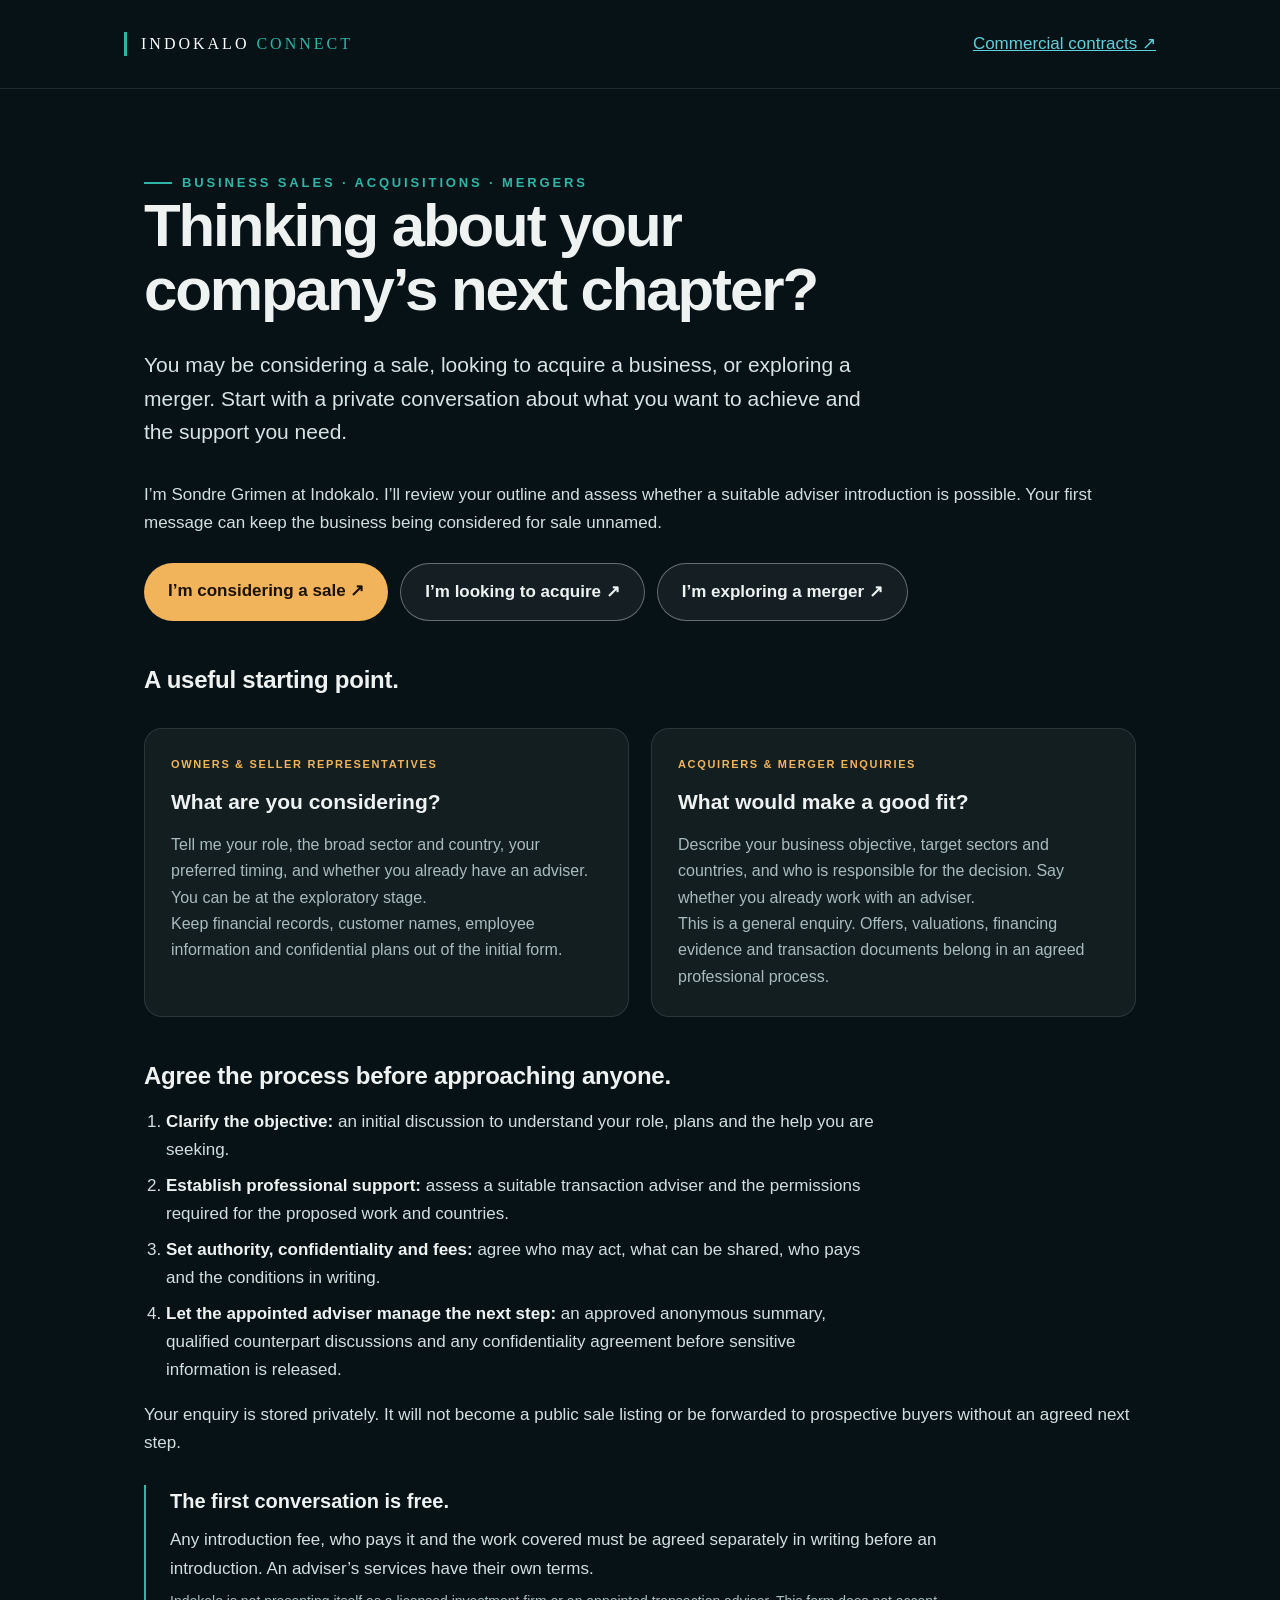
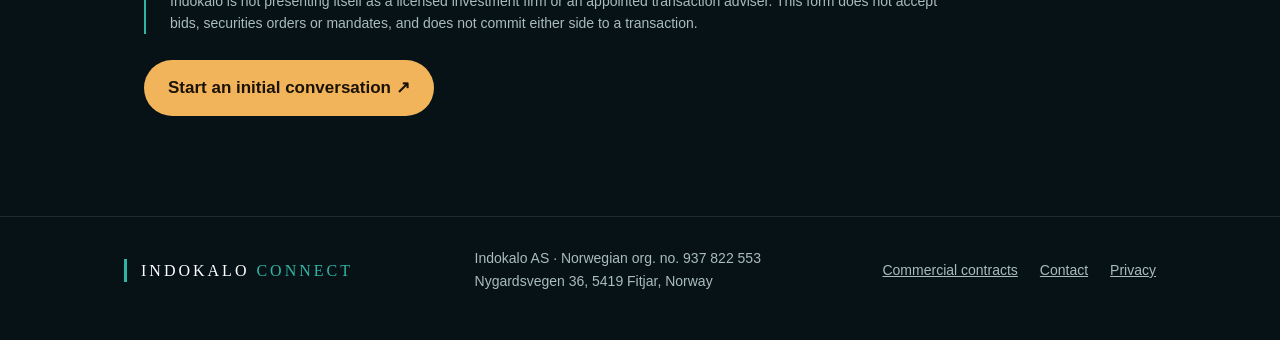
==== business-sales.html @ 13dfb0d4 "Add commercial contract and ownership enquiry routes" ====
<!doctype html>
<html lang="en">
<head>
<meta charset="utf-8"><meta name="viewport" content="width=device-width, initial-scale=1">
<meta name="theme-color" content="#071216">
<title>Business sales, acquisitions &amp; merger enquiries | Indokalo Connect</title>
<meta name="description" content="Considering selling, acquiring or merging a business? Start a private, initial conversation about your goals and suitable adviser support with Indokalo Connect.">
<link rel="canonical" href="https://indokalo.com/business-sales.html">
<meta property="og:type" content="website"><meta property="og:url" content="https://indokalo.com/business-sales.html">
<meta property="og:title" content="Business sales, acquisitions &amp; merger enquiries | Indokalo Connect">
<meta property="og:description" content="A private first conversation about your goals, the next step and suitable adviser support.">
<link rel="stylesheet" href="styles.css">
</head>
<body>
<a class="skip-link" href="#main">Skip to content</a>
<header class="privacy-header guide-header"><div class="innhald"><a class="logo liten" href="/" aria-label="Indokalo Connect home">INDOKALO <span>CONNECT</span></a><a href="commercial-contracts.html">Commercial contracts ↗</a></div></header>
<main id="main" class="privacy-main guide-main">
<div class="merke">Business sales · Acquisitions · Mergers</div>
<h1>Thinking about your company’s next chapter?</h1>
<p class="ingress">You may be considering a sale, looking to acquire a business, or exploring a merger. Start with a private conversation about what you want to achieve and the support you need.</p>
<p>I’m Sondre Grimen at Indokalo. I’ll review your outline and assess whether a suitable adviser introduction is possible. Your first message can keep the business being considered for sale unnamed.</p>
<div class="knappar"><a class="knapp full" href="index.html?type=business_seller#request">I’m considering a sale ↗</a><a class="knapp tom" href="index.html?type=business_buyer#request">I’m looking to acquire ↗</a><a class="knapp tom" href="index.html?type=merger#request">I’m exploring a merger ↗</a></div>

<section aria-labelledby="starting-title">
<h2 id="starting-title">A useful starting point.</h2>
<div class="to">
  <article class="kort"><div class="tal">OWNERS &amp; SELLER REPRESENTATIVES</div><h3>What are you considering?</h3><p>Tell me your role, the broad sector and country, your preferred timing, and whether you already have an adviser. You can be at the exploratory stage.</p><p>Keep financial records, customer names, employee information and confidential plans out of the initial form.</p></article>
  <article class="kort"><div class="tal">ACQUIRERS &amp; MERGER ENQUIRIES</div><h3>What would make a good fit?</h3><p>Describe your business objective, target sectors and countries, and who is responsible for the decision. Say whether you already work with an adviser.</p><p>This is a general enquiry. Offers, valuations, financing evidence and transaction documents belong in an agreed professional process.</p></article>
</div>
</section>

<section aria-labelledby="process-title">
<h2 id="process-title">Agree the process before approaching anyone.</h2>
<ol class="guide-list">
  <li><strong>Clarify the objective:</strong> an initial discussion to understand your role, plans and the help you are seeking.</li>
  <li><strong>Establish professional support:</strong> assess a suitable transaction adviser and the permissions required for the proposed work and countries.</li>
  <li><strong>Set authority, confidentiality and fees:</strong> agree who may act, what can be shared, who pays and the conditions in writing.</li>
  <li><strong>Let the appointed adviser manage the next step:</strong> an approved anonymous summary, qualified counterpart discussions and any confidentiality agreement before sensitive information is released.</li>
</ol>
<p>Your enquiry is stored privately. It will not become a public sale listing or be forwarded to prospective buyers without an agreed next step.</p>
<div class="fee-note"><h3>The first conversation is free.</h3><p>Any introduction fee, who pays it and the work covered must be agreed separately in writing before an introduction. An adviser’s services have their own terms.</p><p class="small svak">Indokalo is not presenting itself as a licensed investment firm or an appointed transaction adviser. This form does not accept bids, securities orders or mandates, and does not commit either side to a transaction.</p></div>
<div class="knappar"><a class="knapp full" href="index.html?type=business_seller#request">Start an initial conversation ↗</a></div>
</section>
</main>
<footer><div class="innhald"><a class="logo liten" href="/" aria-label="Indokalo Connect home">INDOKALO <span>CONNECT</span></a><div>Indokalo AS · Norwegian org. no. 937 822 553<br>Nygardsvegen 36, 5419 Fitjar, Norway</div><div class="footer-links"><a href="commercial-contracts.html">Commercial contracts</a><a href="mailto:connect@indokalo.com">Contact</a><a href="privacy.html">Privacy</a></div></div></footer>
</body></html>
---- styles.css ----
:root {
    --natt: #071216; --djup: #0c1d22; --kort: rgba(255,255,255,.05); --kant: rgba(255,255,255,.10);
    --tekst: #eef3f2; --svak: #a9bcbd; --gull: #f2b45a; --sjo: #5fd0d9; --teal: #2fb5a6;
  }
  * { box-sizing: border-box; }
  html { scroll-behavior: smooth; }
  body { margin: 0; background: var(--natt); color: var(--tekst);
         font: 17px/1.65 -apple-system, BlinkMacSystemFont, "Segoe UI", Roboto, Helvetica, Arial, sans-serif; -webkit-font-smoothing: antialiased; }
  a { color: var(--sjo); }

  /* the hero: the harbour at blue hour, slowly drifting */
  .hero { position: relative; min-height: 100svh; display: flex; align-items: flex-end; overflow: hidden; isolation: isolate; }
  .hero-bilete { position: absolute; inset: -4%; background: url(hero.jpg) center/cover no-repeat; z-index: -2;
                 animation: drift 38s ease-in-out infinite alternate; }
  .hero::after { content: ""; position: absolute; inset: 0; z-index: -1;
                 background: linear-gradient(180deg, rgba(7,18,22,.15) 0%, rgba(7,18,22,.35) 45%, rgba(7,18,22,.92) 88%, var(--natt) 100%); }
  @keyframes drift { from { transform: scale(1.02) translate3d(0,0,0); } to { transform: scale(1.12) translate3d(-2%,-1.5%,0); } }
  .lys { position: absolute; inset: 0; z-index: -1; pointer-events: none; opacity: .55; }
  .lys circle { fill: var(--gull); animation: blink 6s ease-in-out infinite; }
  .lys line { stroke: rgba(242,180,90,.35); stroke-width: 1; stroke-dasharray: 4 6; animation: flyt 9s linear infinite; }
  @keyframes blink { 0%,100% { opacity: .25; } 50% { opacity: 1; } }
  @keyframes flyt { to { stroke-dashoffset: -100; } }

  .innhald { width: 100%; max-width: 1080px; margin: 0 auto; padding: 0 24px; }
  .hero .innhald { padding-bottom: 12vh; }
  .logo { display: inline-block; border-left: 3px solid var(--teal); padding: 2px 0 2px 14px; font-family: Georgia, 'Times New Roman', serif;
          font-size: 24px; letter-spacing: 4px; color: #fff; line-height: 1.2; }
  .logo span { color: var(--teal); }
  .logo.liten { font-size: 16px; letter-spacing: 3px; }
  .merke { display: inline-flex; align-items: center; gap: 10px; font-weight: 700; letter-spacing: .22em; text-transform: uppercase;
           font-size: 13px; color: var(--teal); }
  .merke::before { content: ""; width: 28px; height: 2px; background: var(--teal); }
  h1 { font-size: clamp(38px, 7vw, 76px); line-height: 1.02; margin: 18px 0 18px; letter-spacing: -.02em; max-width: 12ch; }
  .ingress { font-size: clamp(18px, 2.2vw, 22px); color: #d8e4e3; max-width: 36ch; margin: 0 0 32px; }
  .knappar { display: flex; flex-wrap: wrap; gap: 12px; }
  .knapp { display: inline-block; padding: 14px 24px; border-radius: 999px; font-weight: 650; text-decoration: none; transition: transform .2s, background .2s; }
  .knapp:hover { transform: translateY(-2px); }
  .knapp.full { background: var(--gull); color: #1b1206; }
  .knapp.tom { border: 1px solid rgba(255,255,255,.35); color: var(--tekst); backdrop-filter: blur(6px); background: rgba(255,255,255,.06); }
  .pil { position: absolute; left: 50%; bottom: 22px; transform: translateX(-50%); color: var(--svak); font-size: 13px; letter-spacing: .2em;
         text-transform: uppercase; animation: dupp 2.4s ease-in-out infinite; text-decoration: none; }
  @keyframes dupp { 50% { transform: translate(-50%, 6px); } }

  section { padding: 96px 0; }
  .velkomen { display: grid; grid-template-columns: 1.1fr .9fr; gap: 56px; align-items: center; }
  h2 { font-size: clamp(28px, 4vw, 42px); line-height: 1.12; margin: 10px 0 18px; letter-spacing: -.01em; }
  p { color: #d3dfde; }
  .svak { color: var(--svak); }
  .sitat { border-left: 3px solid var(--gull); padding: 4px 0 4px 18px; font-size: 20px; color: var(--tekst); margin: 26px 0 0; }
  .bilete-kort { position: relative; border-radius: 22px; overflow: hidden; aspect-ratio: 4/5; box-shadow: 0 30px 80px rgba(0,0,0,.5); }
  .bilete-kort img { width: 100%; height: 100%; object-fit: cover; transform: scale(1.06); transition: transform 1.6s ease; }
  .bilete-kort:hover img { transform: scale(1.12); }
  .bilete-kort.portrett { aspect-ratio: 768/1236; max-width: 420px; justify-self: center; width: 100%; }
  .bilete-kort.portrett img { object-position: center top; transform: none; }
  .bilete-kort.portrett:hover img { transform: none; }
  .bilete-kort figcaption .tittel { display: block; font-size: 12px; letter-spacing: .2em; text-transform: uppercase; color: var(--teal); margin-bottom: 2px; }
  .bilete-kort figcaption { position: absolute; left: 0; right: 0; bottom: 0; padding: 22px 22px 18px; font-size: 18px; font-weight: 600; color: #fff;
                            background: linear-gradient(transparent, rgba(0,0,0,.65)); }

  /* two sides of the founder: at the desk, and in a suit */
  .collage { position: relative; width: 100%; max-width: 470px; justify-self: center; padding-bottom: 92px; }
  .foto { margin: 0; position: relative; overflow: hidden; border-radius: 22px; box-shadow: 0 30px 80px rgba(0,0,0,.5); }
  .foto img { width: 100%; height: 100%; object-fit: cover; display: block; transition: transform 1.4s ease; }
  .foto:hover img { transform: scale(1.04); }
  .foto.stor { width: 80%; aspect-ratio: 960/1186; }
  .foto.liten { position: absolute; right: 0; bottom: 0; width: 44%; aspect-ratio: 768/1236; border: 4px solid var(--natt);
                transform: rotate(2.5deg); transition: transform .5s ease; }
  .foto.liten:hover { transform: rotate(0deg) translateY(-4px); }
  .merkelapp { position: absolute; left: 12px; top: 12px; padding: 5px 11px; border-radius: 999px; font-size: 12px; font-weight: 600;
               letter-spacing: .04em; color: #fff; background: rgba(7,18,22,.62); backdrop-filter: blur(6px); }
  .merkelapp { white-space: nowrap; }
  .foto.liten .merkelapp { top: auto; bottom: 10px; left: 10px; font-size: 11px; padding: 4px 9px; }
  .namneskilt { position: absolute; left: 0; bottom: 6px; font-size: 18px; font-weight: 600; color: #fff; max-width: 52%; line-height: 1.3; }
  .namneskilt .tittel { display: block; font-size: 12px; letter-spacing: .2em; text-transform: uppercase; color: var(--teal); margin-bottom: 4px; }
  .steg { display: grid; grid-template-columns: repeat(3, 1fr); gap: 18px; margin-top: 34px; }
  .kort { background: var(--kort); border: 1px solid var(--kant); border-radius: 18px; padding: 26px 24px; transition: transform .3s, border-color .3s; }
  .kort:hover { transform: translateY(-4px); border-color: rgba(242,180,90,.45); }
  .tal { font-size: 13px; font-weight: 700; color: var(--gull); letter-spacing: .15em; }
  .kort h3 { margin: 10px 0 8px; font-size: 20px; }
  .kort p { margin: 0; color: var(--svak); }

  .bransjar { display: flex; flex-wrap: wrap; gap: 10px; margin-top: 26px; }
  .bransjar span { padding: 8px 16px; border-radius: 999px; border: 1px solid var(--kant); background: var(--kort); color: #dbe7e6; font-size: 15px; }
  .bransjar span:last-child { border-color: rgba(47,181,166,.5); color: var(--teal); }
  .to { display: grid; grid-template-columns: 1fr 1fr; gap: 18px; margin-top: 34px; }
  .djup { background: var(--djup); }
  .tillit { display: grid; grid-template-columns: auto 1fr; gap: 22px; align-items: start; max-width: 760px; }
  .ikon { width: 52px; height: 52px; border-radius: 14px; display: grid; place-items: center; background: rgba(95,208,217,.12); color: var(--sjo); }

  .kontakt { text-align: center; padding: 120px 0 130px; background:
             linear-gradient(180deg, rgba(7,18,22,.92), rgba(7,18,22,.55) 45%, rgba(7,18,22,.92)), url(industri.jpg) center/cover no-repeat; }
  .kontakt h2 { max-width: 18ch; margin-left: auto; margin-right: auto; }
  .kontakt .knapp { margin-top: 14px; }

  .norsk { max-width: 760px; }
  footer { border-top: 1px solid var(--kant); padding: 30px 0 46px; font-size: 14px; color: var(--svak); }
  footer .innhald { display: flex; flex-wrap: wrap; justify-content: space-between; align-items: center; gap: 14px; }

  /* things appear as you scroll */
  .kjem { opacity: 0; transform: translateY(26px); transition: opacity .9s ease, transform .9s ease; }
  .kjem.synleg { opacity: 1; transform: none; }

  @media (max-width: 820px) {
    .velkomen, .to { grid-template-columns: 1fr; }
    .steg { grid-template-columns: 1fr; }
    .bilete-kort { aspect-ratio: 16/11; }
    section { padding: 72px 0; }
  }
  @media (max-width: 440px) { .logo { font-size: 19px; letter-spacing: 3px; white-space: nowrap; } }
  @media (prefers-reduced-motion: reduce) {
    .hero-bilete, .lys circle, .lys line, .pil { animation: none; }
    .kjem { opacity: 1; transform: none; transition: none; }
    html { scroll-behavior: auto; }
  }

/* The public enquiry pages share the existing Indokalo palette and photography. */
[hidden] { display: none !important; }
:target { scroll-margin-top: 28px; }
a, button, input, select, textarea, summary { -webkit-tap-highlight-color: rgba(95,208,217,.2); }
a:focus-visible, button:focus-visible, summary:focus-visible { outline: 3px solid var(--sjo); outline-offset: 5px; }
.skip-link { position: fixed; z-index: 20; top: 12px; left: 16px; padding: 10px 18px; color: var(--natt); background: var(--gull); transform: translateY(-180%); }
.skip-link:focus { transform: none; }
.logo { text-decoration: none; }
.hero { min-height: 850px; min-height: max(820px, 94svh); }
.hero::after { background: linear-gradient(180deg, rgba(7,18,22,.48), rgba(7,18,22,.56) 36%, rgba(7,18,22,.9) 82%, var(--natt)); }
.topnav { position: absolute; top: 0; left: 50%; transform: translateX(-50%); padding-top: 34px; padding-bottom: 24px; display: flex; align-items: center; justify-content: space-between; gap: 30px; }
.topnav .logo { font-size: 19px; letter-spacing: 2.6px; white-space: nowrap; }
.nav-links { display: flex; align-items: center; gap: 26px; font-size: 14px; }
.nav-links a { color: var(--tekst); text-decoration: none; }
.nav-links a:hover { color: var(--gull); }
.hero .hero-copy { padding-top: 180px; padding-bottom: 100px; }
.hero-eyebrow { margin: 0 0 24px; font-size: 13px; letter-spacing: .14em; text-transform: uppercase; color: #d7e2df; }
h1 { max-width: 18ch; font-size: clamp(44px, 6.3vw, 72px); line-height: 1.07; letter-spacing: -.035em; margin: 0 0 26px; }
h1 em { font-family: Georgia, 'Times New Roman', serif; font-weight: 400; color: var(--gull); }
.ingress { max-width: 53ch; font-size: clamp(18px, 1.9vw, 21px); line-height: 1.6; }
.hero-note { margin: 24px 0 0; font-size: 14px; color: var(--svak); }
.knapp { min-height: 50px; text-align: center; }
.small { font-size: 14px; line-height: 1.6; }
.section-heading { display: flex; align-items: flex-end; justify-content: space-between; gap: 40px; }
.section-heading > p { max-width: 34ch; margin-bottom: 21px; }
.route-card { padding: 34px; }
.route-card h3 { font-size: 27px; line-height: 1.2; max-width: 20ch; margin: 20px 0 16px; }
.route-card p { max-width: 46ch; }
.route-card a { display: inline-block; font-weight: 650; margin-top: 26px; text-decoration: none; }
.route-card a:hover { text-decoration: underline; }
.route-card .tal { font-size: 11px; }
.sector-note { max-width: 77ch; }
.steg .kort:hover { transform: none; }
.fee-note { border-left: 2px solid var(--teal); margin-top: 38px; padding-left: 24px; max-width: 820px; }
.fee-note h3 { margin-bottom: 8px; font-size: 20px; }
.fee-note p { margin-top: 7px; margin-bottom: 0; }
.request-layout { display: grid; grid-template-columns: .8fr 1.25fr; gap: 64px; align-items: start; }
.request-intro { position: sticky; top: 34px; }
.request-intro h2 { max-width: 12ch; font-size: clamp(36px, 4.2vw, 46px); }
.request-intro > p { max-width: 32ch; }
.request-aside { border-top: 1px solid var(--kant); margin-top: 34px; padding-top: 16px; }
.request-aside p { margin: 8px 0; }
.request-aside > a { font-size: 18px; font-weight: 600; text-decoration: none; overflow-wrap: anywhere; }
.form-panel { background: var(--djup); border: 1px solid var(--kant); border-radius: 22px; padding: 34px; }
.intent-group { margin: 0; padding: 0; border: 0; min-width: 0; }
.intent-group legend { font-weight: 650; font-size: 19px; padding: 0; margin-bottom: 16px; }
.intent-options { display: grid; gap: 10px; }
.intent-option { display: flex; align-items: center; gap: 12px; border: 1px solid rgba(255,255,255,.22); border-radius: 11px; padding: 12px 14px; cursor: pointer; font-size: 15px; line-height: 1.5; }
.intent-option:has(input:checked) { background: rgba(47,181,166,.13); border-color: var(--teal); }
.intent-option input, .consent input { flex-shrink: 0; accent-color: var(--teal); width: 18px; height: 18px; }
.form-required { color: var(--svak); margin: 22px 0; font-size: 12px; }
.field-grid { display: grid; grid-template-columns: 1fr 1fr; gap: 20px 16px; }
.field { min-width: 0; }
.field.full-width { grid-column: 1 / -1; }
.field > label { display: block; font-size: 14px; font-weight: 650; margin-bottom: 7px; }
.field input, .field select, .field textarea { width: 100%; min-height: 48px; border: 1px solid rgba(255,255,255,.25); border-radius: 8px; background: #08171b; color: var(--tekst); font: inherit; font-size: 16px; padding: 11px 12px; line-height: 1.5; }
.field select { appearance: auto; color-scheme: dark; padding-right: 4px; }
.field textarea { min-height: 148px; resize: vertical; }
.field input:focus, .field select:focus, .field textarea:focus { outline: 2px solid var(--sjo); outline-offset: 2px; border-color: var(--sjo); }
.field input::placeholder { color: #8da4a6; font-size: 14px; opacity: 1; }
.field-hint { color: var(--svak); font-size: 12px; line-height: 1.55; margin: 6px 0 0; }
.optional { font-weight: 400; color: var(--svak); }
.honey { position: absolute; width: 1px; height: 1px; left: -10000px; overflow: hidden; }
.consent { display: flex; align-items: flex-start; gap: 11px; font-size: 13px; color: #cfddda; margin-top: 25px; line-height: 1.6; cursor: pointer; }
.consent input { margin: 3px 0 0; }
.form-privacy { font-size: 12px; margin: 10px 0 22px; }
button { font: inherit; }
.submit-button { width: 100%; border: 0; font-size: 16px; cursor: pointer; }
.submit-button:disabled { opacity: .55; cursor: wait; transform: none; }
.form-status:not(:empty) { border-radius: 10px; padding: 18px; margin-top: 18px; font-size: 15px; line-height: 1.6; white-space: pre-line; }
.form-status[data-state="error"] { border: 1px solid #cba76d; background: rgba(242,180,90,.08); color: #f5dfba; }
.form-status[data-state="success"] { border: 1px solid var(--teal); background: rgba(47,181,166,.09); color: #d0f5e8; margin-top: 0; font-size: 17px; }
.form-status[data-state="pending"] { padding: 10px 0 0; color: var(--svak); }
.fallback { margin-top: 18px; font-size: 14px; }
.fallback a { overflow-wrap: anywhere; }
.text-button { color: var(--sjo); border: 0; background: none; padding: 0; margin-top: 20px; cursor: pointer; text-decoration: underline; font-size: 15px; }
.faq-layout { display: grid; grid-template-columns: .7fr 1.3fr; gap: 60px; }
.questions details { border-bottom: 1px solid var(--kant); padding: 18px 0; }
.questions details:first-child { padding-top: 0; }
.questions summary { cursor: pointer; font-size: 18px; font-weight: 550; padding-right: 10px; }
.questions p { color: var(--svak); font-size: 16px; margin: 16px 0 2px; }
.footer-links { display: flex; gap: 22px; }
.footer-links a { color: var(--svak); }
.notice { padding: 18px; border: 1px solid var(--gull); border-radius: 10px; }
.privacy-header { padding: 30px 0; border-bottom: 1px solid var(--kant); }
.privacy-header .innhald { display: flex; justify-content: space-between; align-items: center; gap: 20px; }
.privacy-main { padding: 76px 24px 100px; max-width: 800px; margin: 0 auto; }
.privacy-main h1 { font-size: clamp(40px, 6vw, 60px); }
.privacy-main h2 { font-size: 24px; margin-top: 42px; }
.privacy-main li { color: #d3dfde; margin: 8px 0; }
.privacy-main a { overflow-wrap: anywhere; }
.guide-header .innhald { flex-wrap: wrap; }
.guide-main { max-width: 1040px; }
.guide-main h1 { max-width: 22ch; }
.guide-main > .ingress { max-width: 62ch; }
.guide-main section { padding: 0; margin-top: 46px; }
.guide-main h2 { margin-top: 0; }
.guide-main .to { gap: 22px; align-items: stretch; }
.guide-main .kort { padding: 26px; }
.guide-main .kort h3 { font-size: 21px; margin: 12px 0; }
.guide-main .kort p { font-size: 16px; }
.guide-main .tal { font-size: 11px; }
.guide-list { padding-left: 22px; max-width: 78ch; }
.guide-list strong { color: var(--tekst); }
.guide-main .knappar { margin-top: 26px; }
.guide-main .fee-note { margin-top: 28px; }
@media (max-width: 980px) {
  .request-layout { grid-template-columns: .75fr 1.25fr; gap: 30px; }
  .form-panel { padding: 26px; }
  .topnav .logo { font-size: 17px; }
  .nav-links { gap: 18px; }
}
@media (max-width: 820px) {
  .hero { min-height: 810px; min-height: max(760px, 90svh); }
  .request-layout, .faq-layout { grid-template-columns: 1fr; gap: 28px; }
  .request-intro { position: static; }
  .request-intro h2, .request-intro > p { max-width: 100%; }
  .request-aside { margin-top: 20px; }
  .section-heading { display: block; }
  .section-heading > p { max-width: 52ch; }
  .nav-links a:not(:last-child) { display: none; }
  .nav-links { flex-shrink: 0; }
  .hero .hero-copy { padding-top: 160px; padding-bottom: 90px; }
  .hero h1 { max-width: 17ch; }
  .route-cards { gap: 16px; }
  .route-card { padding: 28px; }
  .route-card p { max-width: none; }
  .velkomen { gap: 40px; }
  footer .innhald { align-items: flex-start; flex-direction: column; gap: 24px; }
}
@media (max-width: 480px) {
  .innhald { padding-left: 20px; padding-right: 20px; }
  .topnav { align-items: flex-start; gap: 18px; padding-top: 26px; }
  .topnav .logo { font-size: 14px; letter-spacing: 1.2px; padding-left: 9px; }
  .nav-links { font-size: 12px; }
  .hero-eyebrow { font-size: 10px; letter-spacing: .1em; }
  .hero { min-height: 800px; }
  .hero h1 { font-size: clamp(39px, 10.5vw, 50px); }
  .ingress { font-size: 17px; }
  .hero .knappar { display: grid; }
  .hero .knapp { font-size: 14px; padding: 13px 18px; }
  .hero .hero-copy { padding-top: 128px; padding-bottom: 80px; }
  .hero-note { font-size: 12px; }
  .form-panel { padding: 22px 18px; border-radius: 16px; }
  .field-grid { grid-template-columns: 1fr; gap: 18px; }
  .merke { font-size: 10px; letter-spacing: .15em; }
  .bransjar { gap: 8px; }
  .bransjar span { font-size: 12px; padding: 6px 11px; }
  .privacy-header .logo { font-size: 14px; letter-spacing: 1.2px; }
  .privacy-header .innhald > a:last-child { font-size: 12px; }
}
@media (prefers-reduced-motion: reduce) {
  *, *::before, *::after { scroll-behavior: auto !important; animation: none !important; transition: none !important; }
}
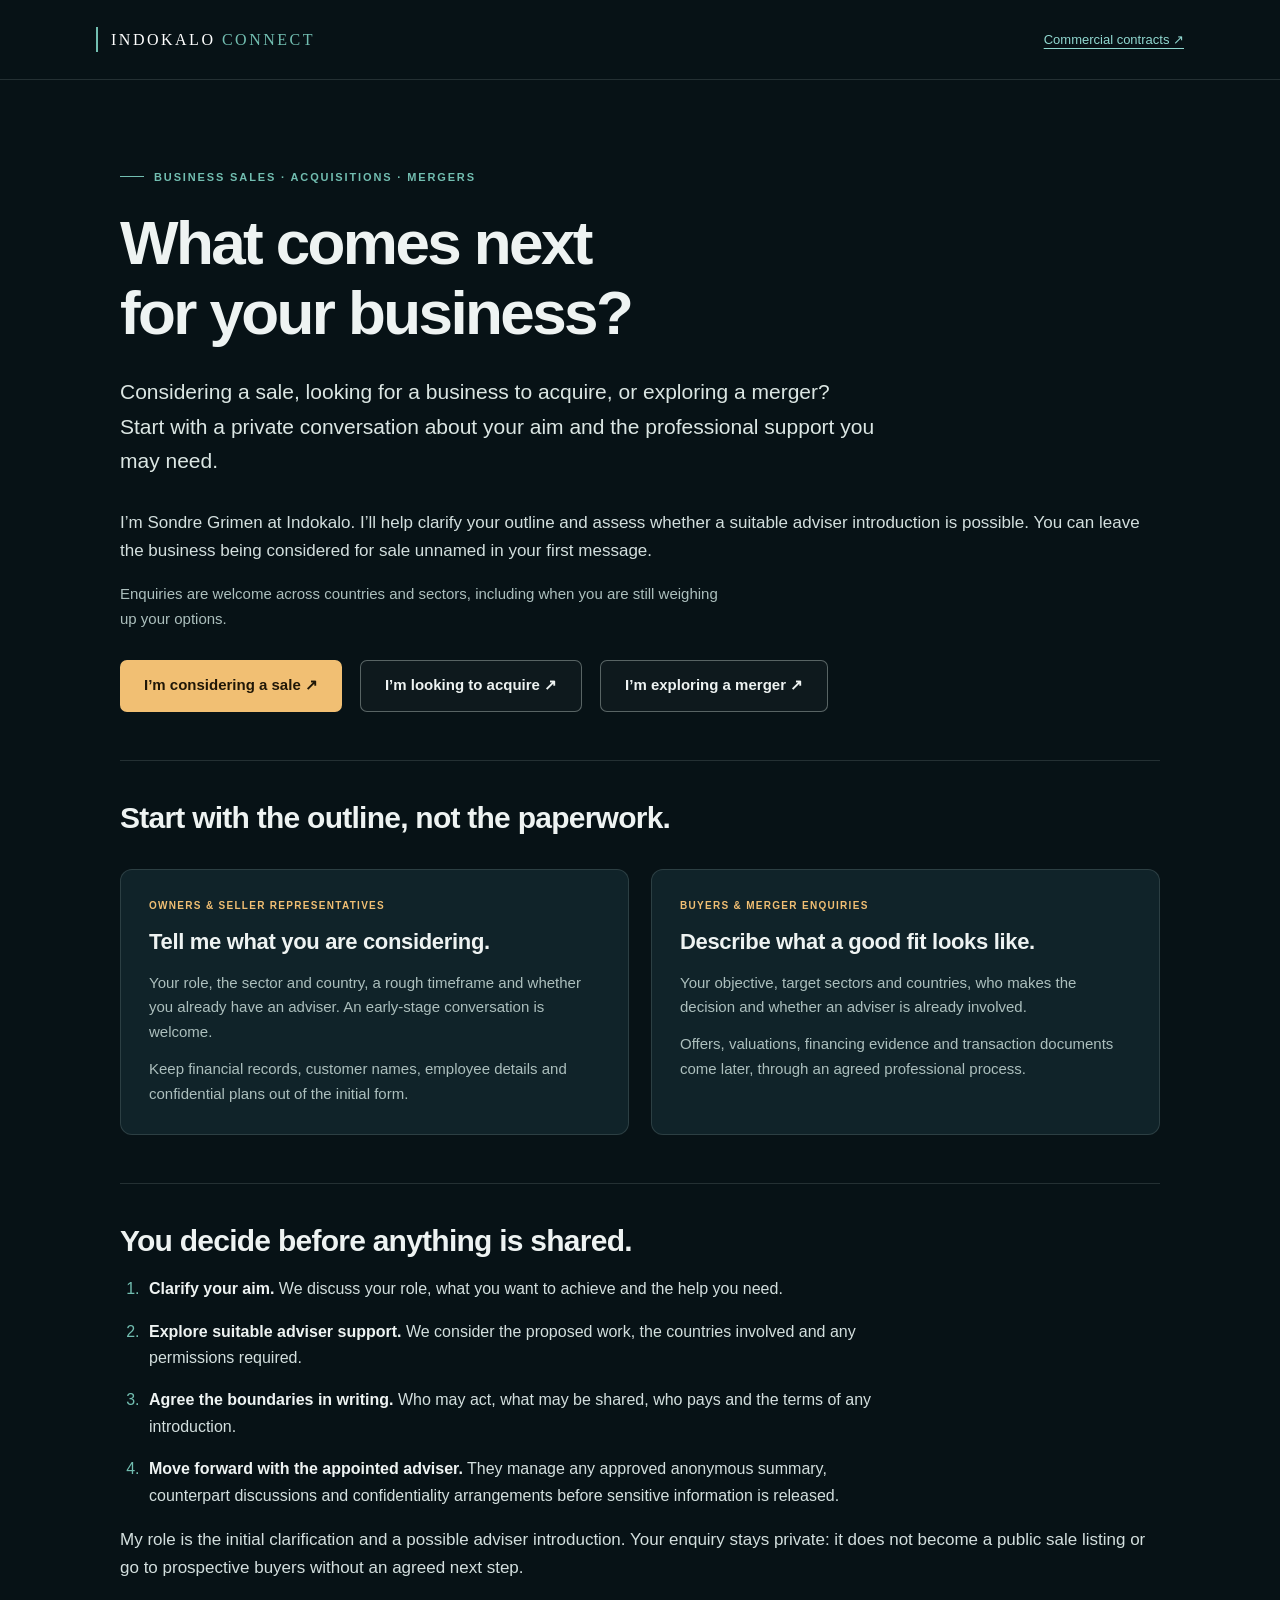
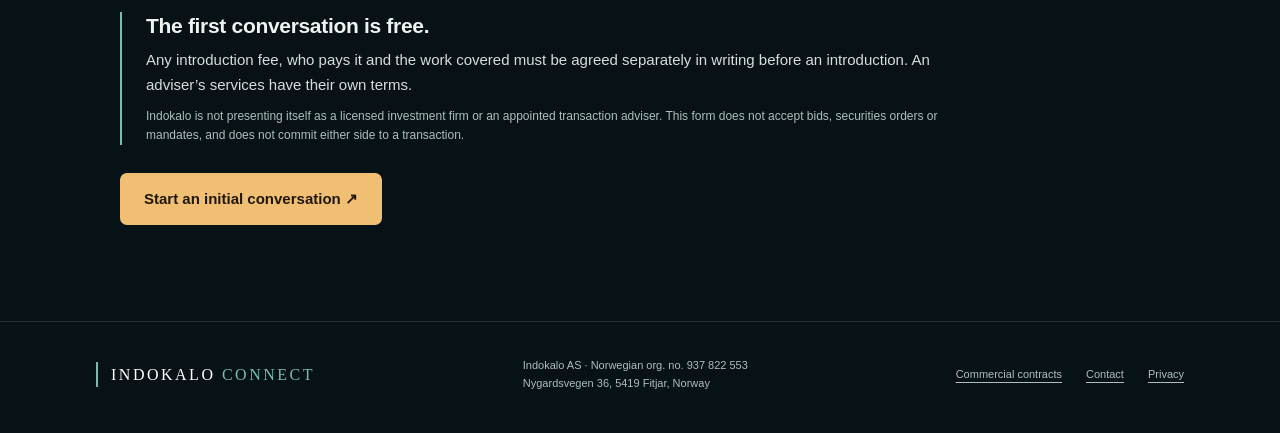
==== commit 22d0dff6: "Refine Indokalo pages and simplify first enquiries" ====
--- a/business-sales.html
+++ b/business-sales.html
@@ -9,35 +9,36 @@
 <meta property="og:type" content="website"><meta property="og:url" content="https://indokalo.com/business-sales.html">
 <meta property="og:title" content="Business sales, acquisitions &amp; merger enquiries | Indokalo Connect">
 <meta property="og:description" content="A private first conversation about your goals, the next step and suitable adviser support.">
-<link rel="stylesheet" href="styles.css">
+<link rel="stylesheet" href="styles.css?v=20261010-polish">
 </head>
 <body>
 <a class="skip-link" href="#main">Skip to content</a>
 <header class="privacy-header guide-header"><div class="innhald"><a class="logo liten" href="/" aria-label="Indokalo Connect home">INDOKALO <span>CONNECT</span></a><a href="commercial-contracts.html">Commercial contracts ↗</a></div></header>
 <main id="main" class="privacy-main guide-main">
 <div class="merke">Business sales · Acquisitions · Mergers</div>
-<h1>Thinking about your company’s next chapter?</h1>
-<p class="ingress">You may be considering a sale, looking to acquire a business, or exploring a merger. Start with a private conversation about what you want to achieve and the support you need.</p>
-<p>I’m Sondre Grimen at Indokalo. I’ll review your outline and assess whether a suitable adviser introduction is possible. Your first message can keep the business being considered for sale unnamed.</p>
+<h1>What comes next for your business?</h1>
+<p class="ingress">Considering a sale, looking for a business to acquire, or exploring a merger? Start with a private conversation about your aim and the professional support you may need.</p>
+<p>I’m Sondre Grimen at Indokalo. I’ll help clarify your outline and assess whether a suitable adviser introduction is possible. You can leave the business being considered for sale unnamed in your first message.</p>
+<p class="svak">Enquiries are welcome across countries and sectors, including when you are still weighing up your options.</p>
 <div class="knappar"><a class="knapp full" href="index.html?type=business_seller#request">I’m considering a sale ↗</a><a class="knapp tom" href="index.html?type=business_buyer#request">I’m looking to acquire ↗</a><a class="knapp tom" href="index.html?type=merger#request">I’m exploring a merger ↗</a></div>
 
 <section aria-labelledby="starting-title">
-<h2 id="starting-title">A useful starting point.</h2>
+<h2 id="starting-title">Start with the outline, not the paperwork.</h2>
 <div class="to">
-  <article class="kort"><div class="tal">OWNERS &amp; SELLER REPRESENTATIVES</div><h3>What are you considering?</h3><p>Tell me your role, the broad sector and country, your preferred timing, and whether you already have an adviser. You can be at the exploratory stage.</p><p>Keep financial records, customer names, employee information and confidential plans out of the initial form.</p></article>
-  <article class="kort"><div class="tal">ACQUIRERS &amp; MERGER ENQUIRIES</div><h3>What would make a good fit?</h3><p>Describe your business objective, target sectors and countries, and who is responsible for the decision. Say whether you already work with an adviser.</p><p>This is a general enquiry. Offers, valuations, financing evidence and transaction documents belong in an agreed professional process.</p></article>
+  <article class="kort"><div class="tal">OWNERS &amp; SELLER REPRESENTATIVES</div><h3>Tell me what you are considering.</h3><p>Your role, the sector and country, a rough timeframe and whether you already have an adviser. An early-stage conversation is welcome.</p><p>Keep financial records, customer names, employee details and confidential plans out of the initial form.</p></article>
+  <article class="kort"><div class="tal">BUYERS &amp; MERGER ENQUIRIES</div><h3>Describe what a good fit looks like.</h3><p>Your objective, target sectors and countries, who makes the decision and whether an adviser is already involved.</p><p>Offers, valuations, financing evidence and transaction documents come later, through an agreed professional process.</p></article>
 </div>
 </section>
 
 <section aria-labelledby="process-title">
-<h2 id="process-title">Agree the process before approaching anyone.</h2>
+<h2 id="process-title">You decide before anything is shared.</h2>
 <ol class="guide-list">
-  <li><strong>Clarify the objective:</strong> an initial discussion to understand your role, plans and the help you are seeking.</li>
-  <li><strong>Establish professional support:</strong> assess a suitable transaction adviser and the permissions required for the proposed work and countries.</li>
-  <li><strong>Set authority, confidentiality and fees:</strong> agree who may act, what can be shared, who pays and the conditions in writing.</li>
-  <li><strong>Let the appointed adviser manage the next step:</strong> an approved anonymous summary, qualified counterpart discussions and any confidentiality agreement before sensitive information is released.</li>
+  <li><strong>Clarify your aim.</strong> We discuss your role, what you want to achieve and the help you need.</li>
+  <li><strong>Explore suitable adviser support.</strong> We consider the proposed work, the countries involved and any permissions required.</li>
+  <li><strong>Agree the boundaries in writing.</strong> Who may act, what may be shared, who pays and the terms of any introduction.</li>
+  <li><strong>Move forward with the appointed adviser.</strong> They manage any approved anonymous summary, counterpart discussions and confidentiality arrangements before sensitive information is released.</li>
 </ol>
-<p>Your enquiry is stored privately. It will not become a public sale listing or be forwarded to prospective buyers without an agreed next step.</p>
+<p>My role is the initial clarification and a possible adviser introduction. Your enquiry stays private: it does not become a public sale listing or go to prospective buyers without an agreed next step.</p>
 <div class="fee-note"><h3>The first conversation is free.</h3><p>Any introduction fee, who pays it and the work covered must be agreed separately in writing before an introduction. An adviser’s services have their own terms.</p><p class="small svak">Indokalo is not presenting itself as a licensed investment firm or an appointed transaction adviser. This form does not accept bids, securities orders or mandates, and does not commit either side to a transaction.</p></div>
 <div class="knappar"><a class="knapp full" href="index.html?type=business_seller#request">Start an initial conversation ↗</a></div>
 </section>
--- a/styles.css
+++ b/styles.css
@@ -1,269 +1,285 @@
-
-  :root {
-    --natt: #071216; --djup: #0c1d22; --kort: rgba(255,255,255,.05); --kant: rgba(255,255,255,.10);
-    --tekst: #eef3f2; --svak: #a9bcbd; --gull: #f2b45a; --sjo: #5fd0d9; --teal: #2fb5a6;
-  }
-  * { box-sizing: border-box; }
-  html { scroll-behavior: smooth; }
-  body { margin: 0; background: var(--natt); color: var(--tekst);
-         font: 17px/1.65 -apple-system, BlinkMacSystemFont, "Segoe UI", Roboto, Helvetica, Arial, sans-serif; -webkit-font-smoothing: antialiased; }
-  a { color: var(--sjo); }
-
-  /* the hero: the harbour at blue hour, slowly drifting */
-  .hero { position: relative; min-height: 100svh; display: flex; align-items: flex-end; overflow: hidden; isolation: isolate; }
-  .hero-bilete { position: absolute; inset: -4%; background: url(hero.jpg) center/cover no-repeat; z-index: -2;
-                 animation: drift 38s ease-in-out infinite alternate; }
-  .hero::after { content: ""; position: absolute; inset: 0; z-index: -1;
-                 background: linear-gradient(180deg, rgba(7,18,22,.15) 0%, rgba(7,18,22,.35) 45%, rgba(7,18,22,.92) 88%, var(--natt) 100%); }
-  @keyframes drift { from { transform: scale(1.02) translate3d(0,0,0); } to { transform: scale(1.12) translate3d(-2%,-1.5%,0); } }
-  .lys { position: absolute; inset: 0; z-index: -1; pointer-events: none; opacity: .55; }
-  .lys circle { fill: var(--gull); animation: blink 6s ease-in-out infinite; }
-  .lys line { stroke: rgba(242,180,90,.35); stroke-width: 1; stroke-dasharray: 4 6; animation: flyt 9s linear infinite; }
-  @keyframes blink { 0%,100% { opacity: .25; } 50% { opacity: 1; } }
-  @keyframes flyt { to { stroke-dashoffset: -100; } }
-
-  .innhald { width: 100%; max-width: 1080px; margin: 0 auto; padding: 0 24px; }
-  .hero .innhald { padding-bottom: 12vh; }
-  .logo { display: inline-block; border-left: 3px solid var(--teal); padding: 2px 0 2px 14px; font-family: Georgia, 'Times New Roman', serif;
-          font-size: 24px; letter-spacing: 4px; color: #fff; line-height: 1.2; }
-  .logo span { color: var(--teal); }
-  .logo.liten { font-size: 16px; letter-spacing: 3px; }
-  .merke { display: inline-flex; align-items: center; gap: 10px; font-weight: 700; letter-spacing: .22em; text-transform: uppercase;
-           font-size: 13px; color: var(--teal); }
-  .merke::before { content: ""; width: 28px; height: 2px; background: var(--teal); }
-  h1 { font-size: clamp(38px, 7vw, 76px); line-height: 1.02; margin: 18px 0 18px; letter-spacing: -.02em; max-width: 12ch; }
-  .ingress { font-size: clamp(18px, 2.2vw, 22px); color: #d8e4e3; max-width: 36ch; margin: 0 0 32px; }
-  .knappar { display: flex; flex-wrap: wrap; gap: 12px; }
-  .knapp { display: inline-block; padding: 14px 24px; border-radius: 999px; font-weight: 650; text-decoration: none; transition: transform .2s, background .2s; }
-  .knapp:hover { transform: translateY(-2px); }
-  .knapp.full { background: var(--gull); color: #1b1206; }
-  .knapp.tom { border: 1px solid rgba(255,255,255,.35); color: var(--tekst); backdrop-filter: blur(6px); background: rgba(255,255,255,.06); }
-  .pil { position: absolute; left: 50%; bottom: 22px; transform: translateX(-50%); color: var(--svak); font-size: 13px; letter-spacing: .2em;
-         text-transform: uppercase; animation: dupp 2.4s ease-in-out infinite; text-decoration: none; }
-  @keyframes dupp { 50% { transform: translate(-50%, 6px); } }
-
-  section { padding: 96px 0; }
-  .velkomen { display: grid; grid-template-columns: 1.1fr .9fr; gap: 56px; align-items: center; }
-  h2 { font-size: clamp(28px, 4vw, 42px); line-height: 1.12; margin: 10px 0 18px; letter-spacing: -.01em; }
-  p { color: #d3dfde; }
-  .svak { color: var(--svak); }
-  .sitat { border-left: 3px solid var(--gull); padding: 4px 0 4px 18px; font-size: 20px; color: var(--tekst); margin: 26px 0 0; }
-  .bilete-kort { position: relative; border-radius: 22px; overflow: hidden; aspect-ratio: 4/5; box-shadow: 0 30px 80px rgba(0,0,0,.5); }
-  .bilete-kort img { width: 100%; height: 100%; object-fit: cover; transform: scale(1.06); transition: transform 1.6s ease; }
-  .bilete-kort:hover img { transform: scale(1.12); }
-  .bilete-kort.portrett { aspect-ratio: 768/1236; max-width: 420px; justify-self: center; width: 100%; }
-  .bilete-kort.portrett img { object-position: center top; transform: none; }
-  .bilete-kort.portrett:hover img { transform: none; }
-  .bilete-kort figcaption .tittel { display: block; font-size: 12px; letter-spacing: .2em; text-transform: uppercase; color: var(--teal); margin-bottom: 2px; }
-  .bilete-kort figcaption { position: absolute; left: 0; right: 0; bottom: 0; padding: 22px 22px 18px; font-size: 18px; font-weight: 600; color: #fff;
-                            background: linear-gradient(transparent, rgba(0,0,0,.65)); }
-
-  /* two sides of the founder: at the desk, and in a suit */
-  .collage { position: relative; width: 100%; max-width: 470px; justify-self: center; padding-bottom: 92px; }
-  .foto { margin: 0; position: relative; overflow: hidden; border-radius: 22px; box-shadow: 0 30px 80px rgba(0,0,0,.5); }
-  .foto img { width: 100%; height: 100%; object-fit: cover; display: block; transition: transform 1.4s ease; }
-  .foto:hover img { transform: scale(1.04); }
-  .foto.stor { width: 80%; aspect-ratio: 960/1186; }
-  .foto.liten { position: absolute; right: 0; bottom: 0; width: 44%; aspect-ratio: 768/1236; border: 4px solid var(--natt);
-                transform: rotate(2.5deg); transition: transform .5s ease; }
-  .foto.liten:hover { transform: rotate(0deg) translateY(-4px); }
-  .merkelapp { position: absolute; left: 12px; top: 12px; padding: 5px 11px; border-radius: 999px; font-size: 12px; font-weight: 600;
-               letter-spacing: .04em; color: #fff; background: rgba(7,18,22,.62); backdrop-filter: blur(6px); }
-  .merkelapp { white-space: nowrap; }
-  .foto.liten .merkelapp { top: auto; bottom: 10px; left: 10px; font-size: 11px; padding: 4px 9px; }
-  .namneskilt { position: absolute; left: 0; bottom: 6px; font-size: 18px; font-weight: 600; color: #fff; max-width: 52%; line-height: 1.3; }
-  .namneskilt .tittel { display: block; font-size: 12px; letter-spacing: .2em; text-transform: uppercase; color: var(--teal); margin-bottom: 4px; }
-  .steg { display: grid; grid-template-columns: repeat(3, 1fr); gap: 18px; margin-top: 34px; }
-  .kort { background: var(--kort); border: 1px solid var(--kant); border-radius: 18px; padding: 26px 24px; transition: transform .3s, border-color .3s; }
-  .kort:hover { transform: translateY(-4px); border-color: rgba(242,180,90,.45); }
-  .tal { font-size: 13px; font-weight: 700; color: var(--gull); letter-spacing: .15em; }
-  .kort h3 { margin: 10px 0 8px; font-size: 20px; }
-  .kort p { margin: 0; color: var(--svak); }
-
-  .bransjar { display: flex; flex-wrap: wrap; gap: 10px; margin-top: 26px; }
-  .bransjar span { padding: 8px 16px; border-radius: 999px; border: 1px solid var(--kant); background: var(--kort); color: #dbe7e6; font-size: 15px; }
-  .bransjar span:last-child { border-color: rgba(47,181,166,.5); color: var(--teal); }
-  .to { display: grid; grid-template-columns: 1fr 1fr; gap: 18px; margin-top: 34px; }
-  .djup { background: var(--djup); }
-  .tillit { display: grid; grid-template-columns: auto 1fr; gap: 22px; align-items: start; max-width: 760px; }
-  .ikon { width: 52px; height: 52px; border-radius: 14px; display: grid; place-items: center; background: rgba(95,208,217,.12); color: var(--sjo); }
-
-  .kontakt { text-align: center; padding: 120px 0 130px; background:
-             linear-gradient(180deg, rgba(7,18,22,.92), rgba(7,18,22,.55) 45%, rgba(7,18,22,.92)), url(industri.jpg) center/cover no-repeat; }
-  .kontakt h2 { max-width: 18ch; margin-left: auto; margin-right: auto; }
-  .kontakt .knapp { margin-top: 14px; }
-
-  .norsk { max-width: 760px; }
-  footer { border-top: 1px solid var(--kant); padding: 30px 0 46px; font-size: 14px; color: var(--svak); }
-  footer .innhald { display: flex; flex-wrap: wrap; justify-content: space-between; align-items: center; gap: 14px; }
-
-  /* things appear as you scroll */
-  .kjem { opacity: 0; transform: translateY(26px); transition: opacity .9s ease, transform .9s ease; }
-  .kjem.synleg { opacity: 1; transform: none; }
-
-  @media (max-width: 820px) {
-    .velkomen, .to { grid-template-columns: 1fr; }
-    .steg { grid-template-columns: 1fr; }
-    .bilete-kort { aspect-ratio: 16/11; }
-    section { padding: 72px 0; }
-  }
-  @media (max-width: 440px) { .logo { font-size: 19px; letter-spacing: 3px; white-space: nowrap; } }
-  @media (prefers-reduced-motion: reduce) {
-    .hero-bilete, .lys circle, .lys line, .pil { animation: none; }
-    .kjem { opacity: 1; transform: none; transition: none; }
-    html { scroll-behavior: auto; }
-  }
-
-/* The public enquiry pages share the existing Indokalo palette and photography. */
+:root {
+  --natt: #071216; --djup: #0c1d22; --kort: #102329; --kant: rgba(211,229,224,.14);
+  --tekst: #eef3f2; --svak: #acbfbd; --gull: #f1bf73; --sjo: #91d8d0; --teal: #72beb1;
+}
+* { box-sizing: border-box; }
+html { scroll-behavior: smooth; }
+body { margin: 0; background: var(--natt); color: var(--tekst); font: 17px/1.65 -apple-system, BlinkMacSystemFont, "Segoe UI", Roboto, Helvetica, Arial, sans-serif; -webkit-font-smoothing: antialiased; }
 [hidden] { display: none !important; }
+a { color: var(--sjo); text-underline-offset: 4px; }
+button, input, select, textarea { font: inherit; }
+a, button, input, select, textarea, summary { -webkit-tap-highlight-color: rgba(145,216,208,.16); }
+a:focus-visible, button:focus-visible, summary:focus-visible { outline: 3px solid var(--sjo); outline-offset: 5px; }
 :target { scroll-margin-top: 28px; }
-a, button, input, select, textarea, summary { -webkit-tap-highlight-color: rgba(95,208,217,.2); }
-a:focus-visible, button:focus-visible, summary:focus-visible { outline: 3px solid var(--sjo); outline-offset: 5px; }
+.innhald { width: 100%; max-width: 1168px; margin: 0 auto; padding: 0 40px; }
 .skip-link { position: fixed; z-index: 20; top: 12px; left: 16px; padding: 10px 18px; color: var(--natt); background: var(--gull); transform: translateY(-180%); }
 .skip-link:focus { transform: none; }
-.logo { text-decoration: none; }
-.hero { min-height: 850px; min-height: max(820px, 94svh); }
-.hero::after { background: linear-gradient(180deg, rgba(7,18,22,.48), rgba(7,18,22,.56) 36%, rgba(7,18,22,.9) 82%, var(--natt)); }
-.topnav { position: absolute; top: 0; left: 50%; transform: translateX(-50%); padding-top: 34px; padding-bottom: 24px; display: flex; align-items: center; justify-content: space-between; gap: 30px; }
-.topnav .logo { font-size: 19px; letter-spacing: 2.6px; white-space: nowrap; }
-.nav-links { display: flex; align-items: center; gap: 26px; font-size: 14px; }
+.logo { display: inline-block; border-left: 2px solid var(--teal); padding: 3px 0 3px 13px; font: 21px/1.2 Georgia, 'Times New Roman', serif; letter-spacing: 3px; color: #fff; text-decoration: none; white-space: nowrap; }
+.logo span { color: var(--teal); }
+.logo.liten { font-size: 16px; letter-spacing: 2.5px; }
+h1, h2, h3 { text-wrap: balance; }
+h1 { font-size: clamp(44px, 6.2vw, 78px); line-height: 1.04; letter-spacing: -.042em; font-weight: 600; margin: 0 0 28px; }
+h1 em, .request-intro h2 em { color: var(--gull); font-family: Georgia, 'Times New Roman', serif; font-weight: 400; }
+h2 { font-size: clamp(32px, 3.6vw, 44px); line-height: 1.13; margin: 16px 0 18px; letter-spacing: -.025em; font-weight: 550; }
+h3 { line-height: 1.3; letter-spacing: -.015em; }
+p { color: #d3dfde; }
+.svak { color: var(--svak); }
+.small { font-size: 14px; line-height: 1.6; }
+.merke { display: inline-flex; align-items: center; gap: 10px; font-size: 11px; font-weight: 650; color: var(--teal); text-transform: uppercase; letter-spacing: .17em; }
+.merke::before { content: ''; display: block; width: 24px; height: 1px; background: var(--teal); flex-shrink: 0; }
+.ingress { max-width: 52ch; font-size: 21px; line-height: 1.65; margin: 0 0 30px; color: #dbe6e3; }
+.knappar { display: flex; align-items: center; flex-wrap: wrap; gap: 18px; }
+.knapp { display: inline-flex; align-items: center; justify-content: center; gap: 20px; min-height: 52px; padding: 13px 24px; border-radius: 7px; font-size: 15px; font-weight: 650; line-height: 1.5; text-decoration: none; text-align: center; transition: background .2s, transform .2s; }
+.knapp:hover { transform: translateY(-2px); }
+.knapp.full { color: #201707; background: var(--gull); }
+.knapp.full:hover { background: #f8cc8b; }
+.knapp.tom { color: var(--tekst); border: 1px solid rgba(225,239,235,.35); background: rgba(255,255,255,.03); }
+.knapp.tom:hover { background: rgba(255,255,255,.09); }
+.hero { position: relative; isolation: isolate; overflow: hidden; min-height: 760px; }
+.hero-bilete { position: absolute; inset: 0; z-index: -2; background: url(hero.jpg) center 42%/cover no-repeat; }
+.hero::after { content: ''; position: absolute; inset: 0; z-index: -1; background: linear-gradient(90deg, rgba(7,18,22,.84), rgba(7,18,22,.57) 62%, rgba(7,18,22,.25)), linear-gradient(0deg, var(--natt), transparent 42%); }
+.topnav { position: absolute; top: 0; left: 50%; transform: translateX(-50%); padding-top: 30px; display: flex; align-items: center; justify-content: space-between; gap: 28px; }
+.nav-links { display: flex; align-items: center; gap: 30px; font-size: 13px; }
 .nav-links a { color: var(--tekst); text-decoration: none; }
 .nav-links a:hover { color: var(--gull); }
-.hero .hero-copy { padding-top: 180px; padding-bottom: 100px; }
-.hero-eyebrow { margin: 0 0 24px; font-size: 13px; letter-spacing: .14em; text-transform: uppercase; color: #d7e2df; }
-h1 { max-width: 18ch; font-size: clamp(44px, 6.3vw, 72px); line-height: 1.07; letter-spacing: -.035em; margin: 0 0 26px; }
-h1 em { font-family: Georgia, 'Times New Roman', serif; font-weight: 400; color: var(--gull); }
-.ingress { max-width: 53ch; font-size: clamp(18px, 1.9vw, 21px); line-height: 1.6; }
-.hero-note { margin: 24px 0 0; font-size: 14px; color: var(--svak); }
-.knapp { min-height: 50px; text-align: center; }
-.small { font-size: 14px; line-height: 1.6; }
-.section-heading { display: flex; align-items: flex-end; justify-content: space-between; gap: 40px; }
-.section-heading > p { max-width: 34ch; margin-bottom: 21px; }
-.route-card { padding: 34px; }
-.route-card h3 { font-size: 27px; line-height: 1.2; max-width: 20ch; margin: 20px 0 16px; }
-.route-card p { max-width: 46ch; }
-.route-card a { display: inline-block; font-weight: 650; margin-top: 26px; text-decoration: none; }
-.route-card a:hover { text-decoration: underline; }
-.route-card .tal { font-size: 11px; }
-.sector-note { max-width: 77ch; }
-.steg .kort:hover { transform: none; }
-.fee-note { border-left: 2px solid var(--teal); margin-top: 38px; padding-left: 24px; max-width: 820px; }
-.fee-note h3 { margin-bottom: 8px; font-size: 20px; }
-.fee-note p { margin-top: 7px; margin-bottom: 0; }
-.request-layout { display: grid; grid-template-columns: .8fr 1.25fr; gap: 64px; align-items: start; }
+.nav-links .nav-contact { display: flex; align-items: center; gap: 22px; border: 1px solid rgba(225,239,235,.35); border-radius: 5px; padding: 10px 16px; }
+.hero .hero-copy { padding-top: 167px; padding-bottom: 126px; }
+.hero-eyebrow { display: flex; align-items: center; gap: 12px; margin: 0 0 26px; font-size: 11px; letter-spacing: .15em; text-transform: uppercase; color: #cadfd9; }
+.eyebrow-line { display: block; height: 1px; width: 28px; background: var(--teal); flex-shrink: 0; }
+.hero h1 { max-width: 18ch; }
+.hero .ingress { max-width: 51ch; font-size: 20px; }
+.hero-link { display: inline-flex; align-items: center; gap: 12px; padding: 12px 0; font-size: 14px; text-decoration: none; color: #dfebe7; }
+.hero-link:hover { color: var(--gull); }
+.hero-note { margin: 23px 0 0; font-size: 12px; color: #b2c8c3; }
+.hero-bottom { position: absolute; bottom: 27px; left: 50%; transform: translateX(-50%); display: flex; align-items: center; justify-content: space-between; color: #9db5ae; font-size: 11px; letter-spacing: .07em; }
+.hero-bottom a { display: flex; align-items: center; gap: 20px; color: #c5d8d2; text-decoration: none; }
+.trust-strip { border-top: 1px solid var(--kant); border-bottom: 1px solid var(--kant); }
+.trust-items { display: grid; grid-template-columns: 1fr 1fr 1fr; gap: 24px; padding-top: 23px; padding-bottom: 23px; }
+.trust-items > span { font-size: 12px; color: #cdded8; display: flex; align-items: center; gap: 14px; }
+.trust-items i { color: var(--teal); font-size: 10px; font-style: normal; }
+section { padding: 94px 0; }
+.djup { background: var(--djup); }
+.section-heading { display: flex; justify-content: space-between; align-items: end; gap: 48px; }
+.section-heading > p { margin: 0 0 20px; max-width: 34ch; font-size: 15px; }
+.to { display: grid; grid-template-columns: 1fr 1fr; gap: 24px; margin-top: 34px; }
+.kort { background: var(--kort); border: 1px solid var(--kant); border-radius: 12px; padding: 28px; }
+.kort h3 { margin: 12px 0 16px; font-size: 23px; }
+.kort p { font-size: 16px; color: var(--svak); margin: 12px 0 0; }
+.tal { color: var(--gull); font-size: 10px; letter-spacing: .13em; font-weight: 650; }
+.route-card { padding: 34px; background: linear-gradient(140deg, #142b31, #0d1c21); border-radius: 12px; }
+.ownership-card { background: linear-gradient(140deg, #172729, #101c20); }
+.route-top { display: flex; align-items: center; justify-content: space-between; gap: 14px; }
+.route-symbol { display: grid; place-items: center; width: 36px; height: 36px; border: 1px solid var(--kant); border-radius: 50%; color: var(--teal); font-size: 22px; }
+.route-card h3 { margin: 26px 0 18px; font-size: clamp(27px, 2.8vw, 34px); font-weight: 500; line-height: 1.18; }
+.route-card > p { max-width: 43ch; min-height: 80px; }
+.route-actions { display: grid; border-top: 1px solid var(--kant); margin-top: 26px; }
+.route-actions a { display: flex; align-items: center; justify-content: space-between; gap: 18px; padding: 14px 0; border-bottom: 1px solid var(--kant); color: var(--tekst); text-decoration: none; font-size: 15px; }
+.route-actions a span { color: var(--gull); }
+.route-actions a:hover { color: var(--gull); }
+.route-detail { display: inline-block; margin-top: 24px; font-size: 12px; color: var(--teal); text-decoration: none; }
+.route-detail:hover { text-decoration: underline; }
+.sector-line { margin-top: 30px; display: flex; align-items: baseline; gap: 26px; }
+.sector-line > span { color: var(--teal); font-size: 12px; white-space: nowrap; }
+.sector-line p { color: var(--svak); font-size: 12px; margin: 0; }
+.process-layout { display: grid; grid-template-columns: 1fr 1fr; gap: 70px; margin-top: 40px; align-items: start; }
+.process-list { list-style: none; margin: 0; padding: 0; }
+.process-list li { display: flex; gap: 22px; padding: 25px 0; border-top: 1px solid var(--kant); }
+.process-list li:first-child { padding-top: 0; border-top: 0; }
+.step-number { font-family: Georgia, serif; color: var(--teal); font-size: 22px; line-height: 1.4; }
+.process-list h3 { font-size: 20px; margin: 0 0 12px; font-weight: 550; }
+.process-list p { font-size: 15px; color: var(--svak); margin: 0; }
+.example-panel { background: #e4e9df; color: #19332f; border-radius: 10px; padding: 30px; box-shadow: 0 16px 45px rgba(0,0,0,.14); }
+.example-label { display: flex; gap: 9px; align-items: center; font-size: 9px; letter-spacing: .16em; color: #4c6258; font-weight: 700; }
+.example-dot { width: 6px; height: 6px; border-radius: 50%; background: #406c5c; }
+.example-panel h3 { font: 25px/1.35 Georgia, 'Times New Roman', serif; margin: 22px 0 10px; letter-spacing: -.01em; }
+.example-caption { color: #4d6258; font-size: 12px; margin: 0 0 22px; }
+.example-row { padding: 14px 0; border-top: 1px solid #c2cfc2; }
+.example-row > span { font-weight: 650; font-size: 12px; color: #264a40; }
+.example-row p { color: #405a50; font-size: 14px; line-height: 1.55; margin: 5px 0 0; }
+.example-panel .example-footnote { font-size: 11px; color: #52655b; line-height: 1.6; margin: 20px 0 0; }
+.terms-strip { display: grid; grid-template-columns: .8fr 1.2fr; gap: 60px; border-top: 1px solid var(--kant); margin-top: 58px; padding-top: 34px; }
+.terms-strip h3 { font-size: 24px; max-width: 22ch; font-weight: 500; margin: 14px 0 0; }
+.terms-strip p { margin: 0 0 14px; color: var(--svak); font-size: 14px; }
+/* The founder's original words and photographs are retained. */
+#connect { background: var(--natt); }
+.velkomen { display: grid; grid-template-columns: 1.05fr .95fr; gap: 76px; align-items: center; }
+.velkomen p { font-size: 16px; }
+.sitat { border-left: 2px solid var(--gull); padding: 4px 0 4px 20px; color: var(--tekst); margin: 28px 0 0; }
+.velkomen .sitat { font: italic 22px/1.5 Georgia, serif; }
+.collage { position: relative; width: 100%; max-width: 420px; justify-self: center; padding-bottom: 82px; }
+.foto { margin: 0; position: relative; overflow: hidden; border-radius: 12px; box-shadow: 0 24px 60px rgba(0,0,0,.25); }
+.foto img { width: 100%; height: 100%; object-fit: cover; display: block; }
+.foto.stor { width: 80%; aspect-ratio: 960/1186; }
+.foto.liten { position: absolute; right: 0; bottom: 0; width: 44%; aspect-ratio: 768/1236; border: 4px solid var(--natt); transform: rotate(2.5deg); }
+.namneskilt { position: absolute; left: 0; bottom: 6px; font-size: 16px; font-weight: 600; color: #fff; max-width: 52%; line-height: 1.4; }
+.namneskilt .tittel { display: block; font-size: 10px; letter-spacing: .2em; text-transform: uppercase; color: var(--teal); margin-bottom: 6px; }
+.request-section { background: #10252a; border-top: 1px solid var(--kant); border-bottom: 1px solid var(--kant); }
+.request-layout { display: grid; grid-template-columns: .82fr 1.18fr; gap: 75px; align-items: start; }
 .request-intro { position: sticky; top: 34px; }
-.request-intro h2 { max-width: 12ch; font-size: clamp(36px, 4.2vw, 46px); }
-.request-intro > p { max-width: 32ch; }
-.request-aside { border-top: 1px solid var(--kant); margin-top: 34px; padding-top: 16px; }
-.request-aside p { margin: 8px 0; }
-.request-aside > a { font-size: 18px; font-weight: 600; text-decoration: none; overflow-wrap: anywhere; }
-.form-panel { background: var(--djup); border: 1px solid var(--kant); border-radius: 22px; padding: 34px; }
-.intent-group { margin: 0; padding: 0; border: 0; min-width: 0; }
-.intent-group legend { font-weight: 650; font-size: 19px; padding: 0; margin-bottom: 16px; }
-.intent-options { display: grid; gap: 10px; }
-.intent-option { display: flex; align-items: center; gap: 12px; border: 1px solid rgba(255,255,255,.22); border-radius: 11px; padding: 12px 14px; cursor: pointer; font-size: 15px; line-height: 1.5; }
-.intent-option:has(input:checked) { background: rgba(47,181,166,.13); border-color: var(--teal); }
-.intent-option input, .consent input { flex-shrink: 0; accent-color: var(--teal); width: 18px; height: 18px; }
-.form-required { color: var(--svak); margin: 22px 0; font-size: 12px; }
-.field-grid { display: grid; grid-template-columns: 1fr 1fr; gap: 20px 16px; }
+.request-intro h2 { font-size: clamp(38px, 4.5vw, 54px); margin-bottom: 24px; }
+.request-intro > p { max-width: 31ch; font-size: 17px; }
+.reply-note { display: flex; gap: 16px; align-items: baseline; margin: 30px 0; }
+.reply-mark { color: var(--gull); font-size: 25px; }
+.reply-note p { font-size: 14px; color: var(--svak); margin: 0; max-width: 34ch; }
+.request-aside { border-top: 1px solid var(--kant); padding-top: 18px; }
+.request-aside p { margin: 7px 0; font-size: 12px; }
+.request-aside > a { font-size: 17px; font-weight: 550; text-decoration: none; overflow-wrap: anywhere; }
+.form-panel { border: 1px solid rgba(211,229,224,.19); background: #0a1b20; border-radius: 12px; padding: 32px; }
+.field-grid { display: grid; grid-template-columns: 1fr 1fr; gap: 22px 16px; }
+.main-fields { margin-top: 23px; }
 .field { min-width: 0; }
 .field.full-width { grid-column: 1 / -1; }
-.field > label { display: block; font-size: 14px; font-weight: 650; margin-bottom: 7px; }
-.field input, .field select, .field textarea { width: 100%; min-height: 48px; border: 1px solid rgba(255,255,255,.25); border-radius: 8px; background: #08171b; color: var(--tekst); font: inherit; font-size: 16px; padding: 11px 12px; line-height: 1.5; }
-.field select { appearance: auto; color-scheme: dark; padding-right: 4px; }
-.field textarea { min-height: 148px; resize: vertical; }
+.field > label { display: block; font-size: 13px; font-weight: 600; margin-bottom: 8px; }
+.field input, .field select, .field textarea { width: 100%; min-height: 48px; border: 1px solid rgba(211,229,224,.28); border-radius: 5px; background: #0e2429; color: var(--tekst); font-size: 16px; padding: 10px 12px; line-height: 1.5; }
+.field select { color-scheme: dark; padding-right: 24px; }
+.field textarea { min-height: 126px; resize: vertical; }
 .field input:focus, .field select:focus, .field textarea:focus { outline: 2px solid var(--sjo); outline-offset: 2px; border-color: var(--sjo); }
-.field input::placeholder { color: #8da4a6; font-size: 14px; opacity: 1; }
-.field-hint { color: var(--svak); font-size: 12px; line-height: 1.55; margin: 6px 0 0; }
+.field input::placeholder { color: #a0b6b1; font-size: 12px; opacity: 1; }
+.field-hint { color: var(--svak); font-size: 12px; line-height: 1.6; margin: 8px 0 0; }
 .optional { font-weight: 400; color: var(--svak); }
+.optional-details { border-top: 1px solid var(--kant); border-bottom: 1px solid var(--kant); margin-top: 22px; }
+.optional-details summary { padding: 16px 0; font-size: 12px; color: #d2e2dc; cursor: pointer; }
+.optional-details summary > span { color: var(--svak); }
+.optional-details .field-grid { margin: 5px 0 22px; }
+.ownership-note { border-left: 2px solid var(--teal); padding-left: 12px; font-size: 12px; color: var(--svak); margin: 18px 0 0; }
 .honey { position: absolute; width: 1px; height: 1px; left: -10000px; overflow: hidden; }
-.consent { display: flex; align-items: flex-start; gap: 11px; font-size: 13px; color: #cfddda; margin-top: 25px; line-height: 1.6; cursor: pointer; }
-.consent input { margin: 3px 0 0; }
-.form-privacy { font-size: 12px; margin: 10px 0 22px; }
-button { font: inherit; }
-.submit-button { width: 100%; border: 0; font-size: 16px; cursor: pointer; }
-.submit-button:disabled { opacity: .55; cursor: wait; transform: none; }
-.form-status:not(:empty) { border-radius: 10px; padding: 18px; margin-top: 18px; font-size: 15px; line-height: 1.6; white-space: pre-line; }
+.consent { display: flex; align-items: flex-start; gap: 11px; font-size: 12px; color: #cfddda; margin-top: 22px; line-height: 1.6; cursor: pointer; }
+.consent input { accent-color: var(--teal); flex-shrink: 0; width: 18px; height: 18px; margin: 2px 0 0; }
+.form-privacy { font-size: 11px; margin: 12px 0 20px; }
+.submit-button { width: 100%; border: 0; cursor: pointer; }
+.submit-button:disabled { opacity: .6; cursor: wait; transform: none; }
+.form-reassurance { margin: 12px 0 0; color: var(--svak); font-size: 11px; text-align: center; }
+.form-status:not(:empty) { border-radius: 6px; padding: 18px; margin-top: 18px; font-size: 15px; line-height: 1.7; white-space: pre-line; }
 .form-status[data-state="error"] { border: 1px solid #cba76d; background: rgba(242,180,90,.08); color: #f5dfba; }
 .form-status[data-state="success"] { border: 1px solid var(--teal); background: rgba(47,181,166,.09); color: #d0f5e8; margin-top: 0; font-size: 17px; }
 .form-status[data-state="pending"] { padding: 10px 0 0; color: var(--svak); }
 .fallback { margin-top: 18px; font-size: 14px; }
 .fallback a { overflow-wrap: anywhere; }
 .text-button { color: var(--sjo); border: 0; background: none; padding: 0; margin-top: 20px; cursor: pointer; text-decoration: underline; font-size: 15px; }
-.faq-layout { display: grid; grid-template-columns: .7fr 1.3fr; gap: 60px; }
-.questions details { border-bottom: 1px solid var(--kant); padding: 18px 0; }
+.faq-layout { display: grid; grid-template-columns: .7fr 1.3fr; gap: 70px; }
+.faq-layout > div > .svak { font-size: 14px; }
+.questions details { border-bottom: 1px solid var(--kant); padding: 21px 0; }
 .questions details:first-child { padding-top: 0; }
-.questions summary { cursor: pointer; font-size: 18px; font-weight: 550; padding-right: 10px; }
-.questions p { color: var(--svak); font-size: 16px; margin: 16px 0 2px; }
-.footer-links { display: flex; gap: 22px; }
+.questions summary { cursor: pointer; font-size: 16px; font-weight: 500; padding-right: 10px; }
+.questions p { color: var(--svak); font-size: 14px; margin: 16px 0 2px; }
+footer { border-top: 1px solid var(--kant); padding: 34px 0 40px; font-size: 11px; color: var(--svak); }
+footer .innhald { display: flex; flex-wrap: wrap; justify-content: space-between; align-items: center; gap: 28px; }
+.footer-links { display: flex; gap: 24px; }
 .footer-links a { color: var(--svak); }
-.notice { padding: 18px; border: 1px solid var(--gull); border-radius: 10px; }
-.privacy-header { padding: 30px 0; border-bottom: 1px solid var(--kant); }
-.privacy-header .innhald { display: flex; justify-content: space-between; align-items: center; gap: 20px; }
-.privacy-main { padding: 76px 24px 100px; max-width: 800px; margin: 0 auto; }
-.privacy-main h1 { font-size: clamp(40px, 6vw, 60px); }
-.privacy-main h2 { font-size: 24px; margin-top: 42px; }
-.privacy-main li { color: #d3dfde; margin: 8px 0; }
+.notice { padding: 16px; border: 1px solid var(--gull); border-radius: 6px; font-size: 14px; }
+/* Shared guide and privacy pages. */
+.privacy-header { padding: 27px 0; border-bottom: 1px solid var(--kant); }
+.privacy-header .innhald { display: flex; justify-content: space-between; align-items: center; gap: 24px; }
+.privacy-header .innhald > a:last-child:not(:first-child) { font-size: 13px; }
+.privacy-main { padding: 78px 40px 96px; max-width: 860px; margin: 0 auto; }
+.privacy-main h1 { font-size: clamp(38px, 5.2vw, 62px); line-height: 1.12; margin-top: 22px; }
+.privacy-main h2 { font-size: 28px; margin-top: 42px; }
+.privacy-main li { color: #d3dfde; margin: 12px 0; }
 .privacy-main a { overflow-wrap: anywhere; }
 .guide-header .innhald { flex-wrap: wrap; }
-.guide-main { max-width: 1040px; }
-.guide-main h1 { max-width: 22ch; }
-.guide-main > .ingress { max-width: 62ch; }
-.guide-main section { padding: 0; margin-top: 46px; }
-.guide-main h2 { margin-top: 0; }
+.guide-main { max-width: 1120px; }
+.guide-main h1 { max-width: 23ch; }
+.guide-main > .ingress { max-width: 65ch; }
+.guide-main > .svak { max-width: 74ch; font-size: 15px; }
+.guide-main section { padding: 40px 0 0; margin-top: 48px; border-top: 1px solid var(--kant); }
+.guide-main h2 { margin-top: 0; font-size: 30px; }
 .guide-main .to { gap: 22px; align-items: stretch; }
-.guide-main .kort { padding: 26px; }
-.guide-main .kort h3 { font-size: 21px; margin: 12px 0; }
-.guide-main .kort p { font-size: 16px; }
-.guide-main .tal { font-size: 11px; }
-.guide-list { padding-left: 22px; max-width: 78ch; }
+.guide-main .kort { padding: 28px; }
+.guide-main .kort h3 { font-size: 22px; margin: 14px 0; }
+.guide-main .kort p { font-size: 15px; }
+.guide-list { padding-left: 24px; max-width: 80ch; }
+.guide-list li { font-size: 16px; padding-left: 5px; margin: 16px 0; }
+.guide-list li::marker { color: var(--teal); }
 .guide-list strong { color: var(--tekst); }
-.guide-main .knappar { margin-top: 26px; }
-.guide-main .fee-note { margin-top: 28px; }
-@media (max-width: 980px) {
-  .request-layout { grid-template-columns: .75fr 1.25fr; gap: 30px; }
-  .form-panel { padding: 26px; }
-  .topnav .logo { font-size: 17px; }
-  .nav-links { gap: 18px; }
-}
-@media (max-width: 820px) {
-  .hero { min-height: 810px; min-height: max(760px, 90svh); }
-  .request-layout, .faq-layout { grid-template-columns: 1fr; gap: 28px; }
+.guide-main .knappar { margin-top: 28px; }
+.fee-note { border-left: 2px solid var(--teal); margin-top: 30px; padding-left: 24px; max-width: 820px; }
+.fee-note h3 { margin-bottom: 8px; font-size: 21px; }
+.fee-note p { margin-top: 9px; margin-bottom: 0; font-size: 15px; }
+.fee-note .small { font-size: 12px; }
+@media (max-width: 1000px) {
+  .innhald { padding-left: 30px; padding-right: 30px; }
+  .nav-links { gap: 20px; }
+  .logo { font-size: 17px; letter-spacing: 2px; }
+  .process-layout, .velkomen, .request-layout { gap: 40px; }
+  .route-card { padding: 28px; }
+  .form-panel { padding: 25px; }
+  .trust-items { gap: 16px; }
+  .trust-items > span { gap: 8px; font-size: 11px; }
+}
+@media (max-width: 780px) {
+  section { padding: 70px 0; }
+  .nav-links a:not(:last-child) { display: none; }
+  .hero { min-height: auto; }
+  .hero .hero-copy { padding-top: 145px; padding-bottom: 112px; }
+  .hero h1 { font-size: clamp(46px, 8vw, 65px); }
+  .hero .ingress { font-size: 18px; max-width: 48ch; }
+  .hero-eyebrow { max-width: none; font-size: 10px; }
+  .hero-bottom { font-size: 10px; }
+  .hero-bottom > span { display: none; }
+  .trust-items { grid-template-columns: 1fr; gap: 10px; padding-top: 19px; padding-bottom: 19px; }
+  .trust-items > span { font-size: 12px; gap: 14px; }
+  .to, .process-layout, .velkomen, .request-layout, .terms-strip, .faq-layout { grid-template-columns: 1fr; }
+  .section-heading { display: block; }
+  .section-heading > p { max-width: 50ch; margin-bottom: 0; }
+  .route-card > p { min-height: auto; max-width: none; }
+  .route-card h3 { font-size: 32px; }
+  .sector-line { display: block; }
+  .sector-line p { margin-top: 10px; line-height: 1.9; }
+  .process-layout { gap: 30px; }
+  .process-list li { padding: 22px 0; }
+  .terms-strip { gap: 22px; margin-top: 36px; }
+  .terms-strip h3 { max-width: none; }
+  .velkomen { gap: 42px; }
+  .collage { max-width: 380px; }
+  .request-layout { gap: 34px; }
   .request-intro { position: static; }
-  .request-intro h2, .request-intro > p { max-width: 100%; }
-  .request-aside { margin-top: 20px; }
-  .section-heading { display: block; }
-  .section-heading > p { max-width: 52ch; }
-  .nav-links a:not(:last-child) { display: none; }
-  .nav-links { flex-shrink: 0; }
-  .hero .hero-copy { padding-top: 160px; padding-bottom: 90px; }
-  .hero h1 { max-width: 17ch; }
-  .route-cards { gap: 16px; }
-  .route-card { padding: 28px; }
-  .route-card p { max-width: none; }
-  .velkomen { gap: 40px; }
-  footer .innhald { align-items: flex-start; flex-direction: column; gap: 24px; }
+  .request-intro h2 { font-size: 46px; }
+  .request-intro > p, .reply-note p { max-width: none; }
+  .reply-note { margin: 20px 0; }
+  .faq-layout { gap: 32px; }
+  footer .innhald { align-items: flex-start; }
 }
 @media (max-width: 480px) {
-  .innhald { padding-left: 20px; padding-right: 20px; }
-  .topnav { align-items: flex-start; gap: 18px; padding-top: 26px; }
-  .topnav .logo { font-size: 14px; letter-spacing: 1.2px; padding-left: 9px; }
-  .nav-links { font-size: 12px; }
-  .hero-eyebrow { font-size: 10px; letter-spacing: .1em; }
-  .hero { min-height: 800px; }
-  .hero h1 { font-size: clamp(39px, 10.5vw, 50px); }
-  .ingress { font-size: 17px; }
-  .hero .knappar { display: grid; }
-  .hero .knapp { font-size: 14px; padding: 13px 18px; }
-  .hero .hero-copy { padding-top: 128px; padding-bottom: 80px; }
-  .hero-note { font-size: 12px; }
-  .form-panel { padding: 22px 18px; border-radius: 16px; }
-  .field-grid { grid-template-columns: 1fr; gap: 18px; }
-  .merke { font-size: 10px; letter-spacing: .15em; }
-  .bransjar { gap: 8px; }
-  .bransjar span { font-size: 12px; padding: 6px 11px; }
-  .privacy-header .logo { font-size: 14px; letter-spacing: 1.2px; }
-  .privacy-header .innhald > a:last-child { font-size: 12px; }
+  .innhald { padding-left: 22px; padding-right: 22px; }
+  .topnav { padding-top: 22px; gap: 14px; }
+  .topnav .logo { font-size: 13px; letter-spacing: 1.25px; padding-left: 8px; }
+  .nav-links .nav-contact { padding: 8px 10px; font-size: 11px; gap: 10px; }
+  .hero .hero-copy { padding-top: 125px; padding-bottom: 96px; }
+  .hero-eyebrow { font-size: 9px; letter-spacing: .1em; gap: 9px; margin-bottom: 23px; }
+  .eyebrow-line { width: 18px; }
+  .hero h1 { font-size: clamp(42px, 11vw, 53px); line-height: 1.08; margin-bottom: 23px; }
+  .hero .ingress { font-size: 17px; line-height: 1.65; margin-bottom: 26px; }
+  .hero .knappar { align-items: stretch; flex-direction: column; gap: 8px; }
+  .hero-link { justify-content: center; font-size: 13px; }
+  .hero-note { font-size: 12px; margin-top: 17px; max-width: 37ch; }
+  h2 { font-size: 33px; }
+  .merke { font-size: 9px; letter-spacing: .13em; }
+  .to { margin-top: 27px; gap: 18px; }
+  .route-card { padding: 25px; }
+  .tal { font-size: 9px; }
+  .route-card h3 { font-size: 29px; }
+  .route-card p { font-size: 15px; }
+  .route-actions a { font-size: 13px; }
+  .route-detail { font-size: 11px; }
+  .example-panel { padding: 25px; }
+  .example-panel h3 { font-size: 24px; }
+  .velkomen p { font-size: 15px; }
+  .velkomen .sitat { font-size: 21px; }
+  .form-panel { padding: 23px 18px; }
+  .field-grid { grid-template-columns: 1fr; gap: 19px; }
+  .field > label { font-size: 12px; }
+  .field select { font-size: 16px; }
+  .consent { font-size: 12px; }
+  .request-intro h2 { font-size: 43px; }
+  footer .innhald { flex-direction: column; gap: 22px; }
+  .privacy-header .logo { font-size: 13px; letter-spacing: 1.2px; }
+  .privacy-header .innhald > a:last-child:not(:first-child) { font-size: 11px; }
+  .privacy-main { padding: 48px 22px 70px; }
+  .privacy-main h1 { font-size: 38px; }
+  .guide-main > .ingress { font-size: 18px; }
+  .guide-main .knappar { flex-direction: column; align-items: stretch; gap: 12px; }
+  .guide-main .kort { padding: 23px; }
+  .guide-main h2 { font-size: 27px; }
 }
 @media (prefers-reduced-motion: reduce) {
   *, *::before, *::after { scroll-behavior: auto !important; animation: none !important; transition: none !important; }
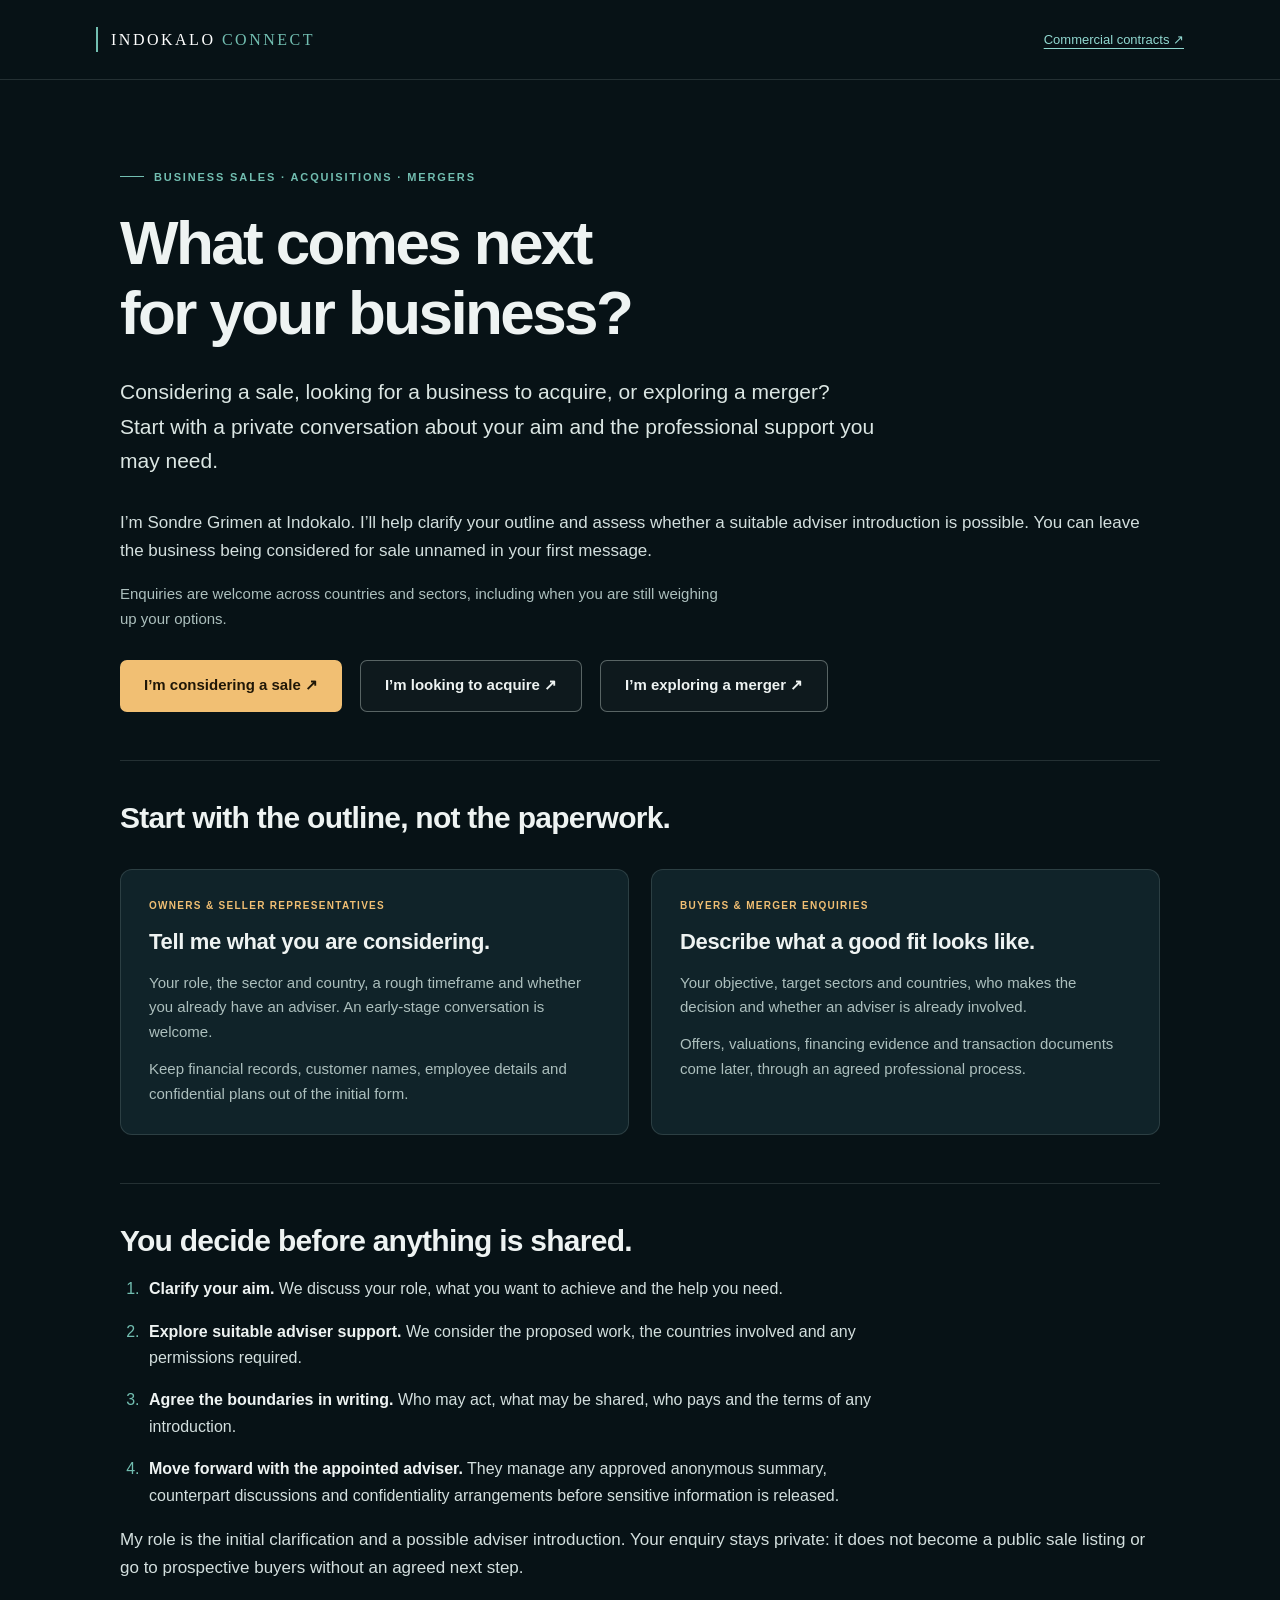
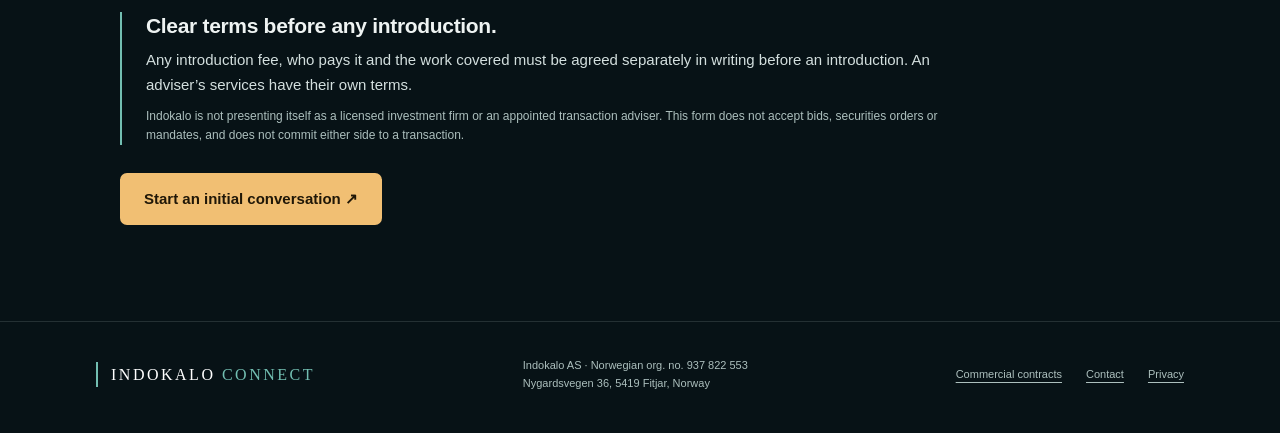
==== commit c8fcf997: "Remove free first conversation messaging" ====
--- a/business-sales.html
+++ b/business-sales.html
@@ -1,6 +1,7 @@
 <!doctype html>
 <html lang="en">
 <head>
+<link rel="icon" type="image/svg+xml" href="favicon.svg">
 <meta charset="utf-8"><meta name="viewport" content="width=device-width, initial-scale=1">
 <meta name="theme-color" content="#071216">
 <title>Business sales, acquisitions &amp; merger enquiries | Indokalo Connect</title>
@@ -39,7 +40,7 @@
   <li><strong>Move forward with the appointed adviser.</strong> They manage any approved anonymous summary, counterpart discussions and confidentiality arrangements before sensitive information is released.</li>
 </ol>
 <p>My role is the initial clarification and a possible adviser introduction. Your enquiry stays private: it does not become a public sale listing or go to prospective buyers without an agreed next step.</p>
-<div class="fee-note"><h3>The first conversation is free.</h3><p>Any introduction fee, who pays it and the work covered must be agreed separately in writing before an introduction. An adviser’s services have their own terms.</p><p class="small svak">Indokalo is not presenting itself as a licensed investment firm or an appointed transaction adviser. This form does not accept bids, securities orders or mandates, and does not commit either side to a transaction.</p></div>
+<div class="fee-note"><h3>Clear terms before any introduction.</h3><p>Any introduction fee, who pays it and the work covered must be agreed separately in writing before an introduction. An adviser’s services have their own terms.</p><p class="small svak">Indokalo is not presenting itself as a licensed investment firm or an appointed transaction adviser. This form does not accept bids, securities orders or mandates, and does not commit either side to a transaction.</p></div>
 <div class="knappar"><a class="knapp full" href="index.html?type=business_seller#request">Start an initial conversation ↗</a></div>
 </section>
 </main>
